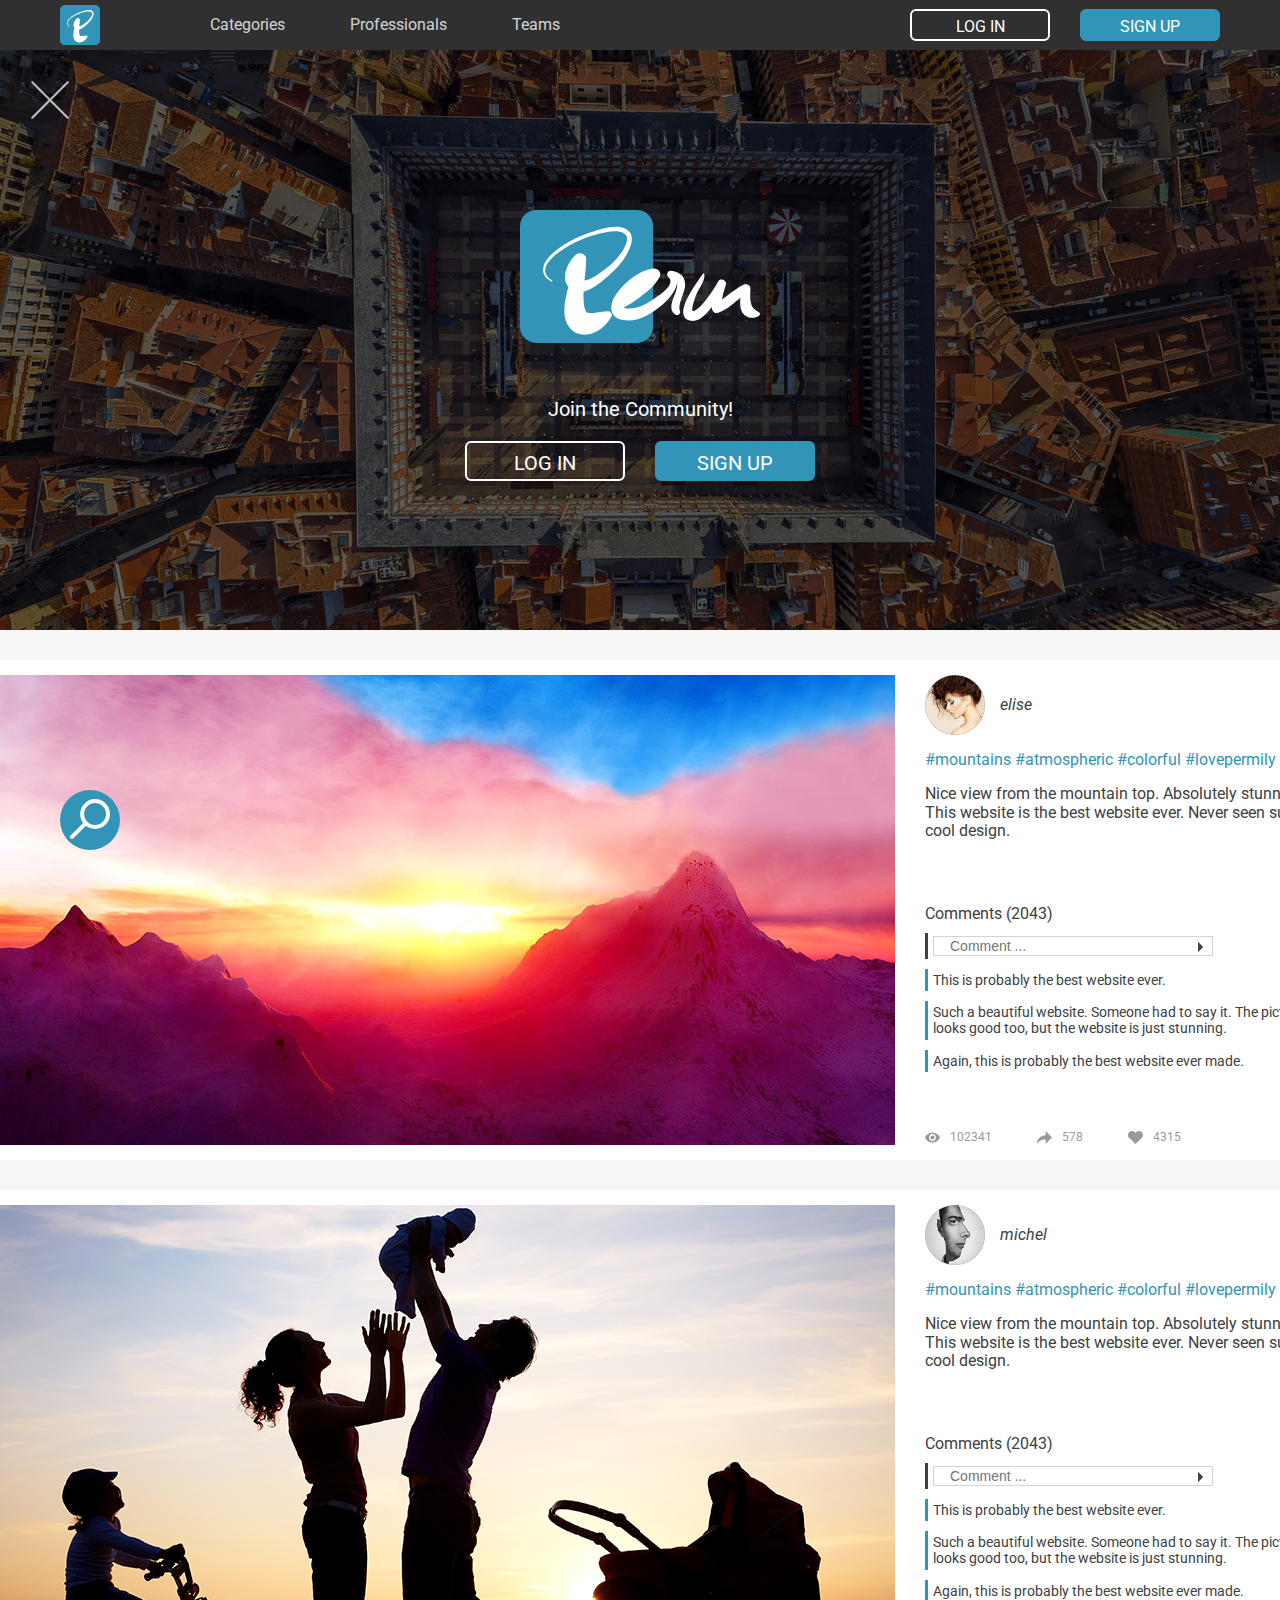
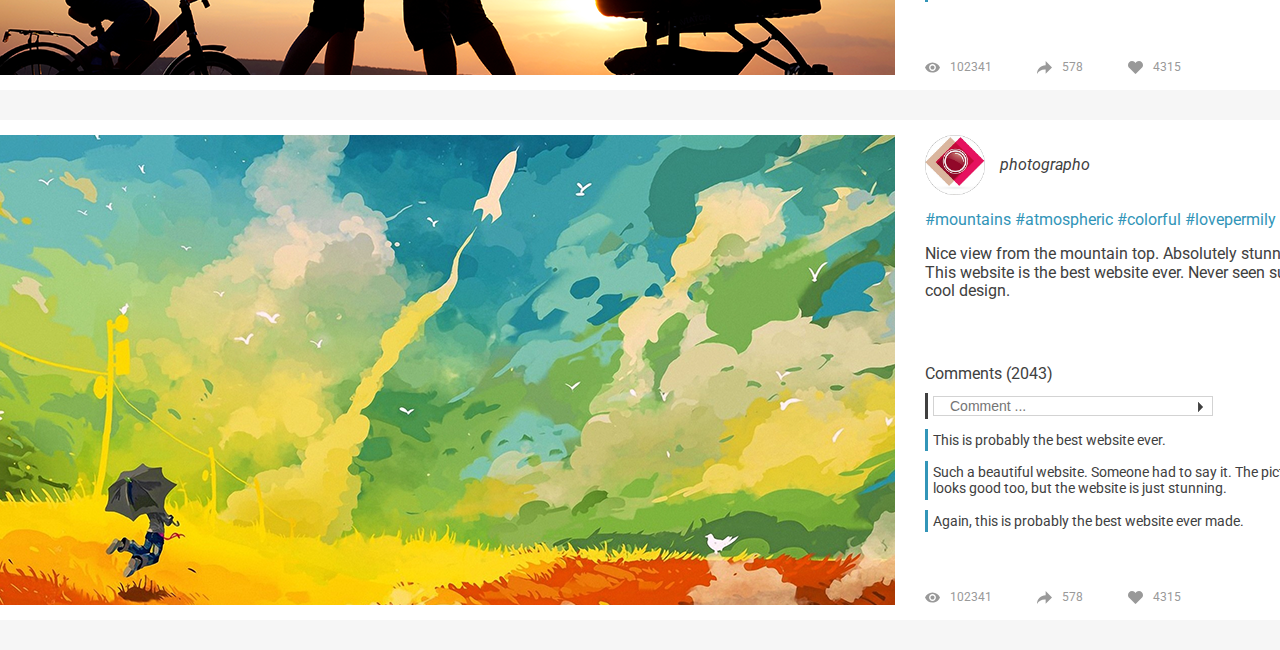
==== index.html @ 4b6bc9d1 "signup : little fix" ====
<!DOCTYPE html>
<html lang="en">
  <head>
    <meta charset="utf-8">
    <meta name="viewport" content="width=device-width, initial-scale=1">
    <title>PERM!</title>
    <link href="style/normalize.css" rel="stylesheet">
    <link href="https://fonts.googleapis.com/css?family=Roboto:400,400i,700" rel="stylesheet">
    <link href="style/base.css" rel="stylesheet">
    <link href="style/header.css" rel="stylesheet">
    <link href="style/banner.css" rel="stylesheet">
    <link href="style/login.css" rel="stylesheet">
    <link href="style/main-content.css" rel="stylesheet">
    <link href="style/search.css"  rel="stylesheet">
    <!-- Additional stylesheets -->
  </head>
  <body>

    <div class="overlay search-overlay">
      <a class="btn-exit-overlay btn-exit-search-overlay" href="#"><img src="images/white_exit_cross.svg" alt=""></a>
    </div>

    <div class="overlay user-overlay">
      <a class="btn-exit-overlay btn-exit-user-overlay" href="#"><img src="images/white_exit_cross.svg" alt=""></a>
      <div id="modal-head-bar" class="flex-container">
        <a id="tab-login" class="link" href="#">LOG IN</a>
        <a id="tab-signup" class="link" href="#">SIGN UP</a>
      </div>

      <div id="modal-login" class="modal">
        <div class="input-bundle">
          <input type="text" name="username" placeholder="username" maxlength="20">
          <input type="password" name="password" placeholder="password" maxlength="28">
        </div>
        <a href="#" class="btn-default btn-highlight btn-user-login">Log In</a>
      </div>

      <div id="modal-signup" class="modal">
        <div class="input-bundle">
          <input type="text" name="username" placeholder="username" maxlength="20">
        </div>
        <div class="input-bundle">
          <input type="password" name="password" placeholder="password" maxlength="28" id="signupPassword">
          <input type="password" name="confirmPassword" placeholder="confirm password" maxlength="28" id="confirmPassword">
          <img src="" alt="" class="confirm" id="iconConfirmPassword">

        </div>
        <div class="input-bundle">
          <input type="email" name="email" placeholder="email" >
          <input type="email" name="confirmEmail" placeholder="confirm email" id="confirmEmail">
          <img src="" alt="" class="confirm" id="iconConfirmEmail">
        </div>
        <div class="flex-container">
          <span class="checkbox"></span><span>I feel happy today!</span>
        </div>
        <a href="#" class="btn-default btn-highlight btn-user-signup">Sign Up</a>
      </div>
    </div>

    <div id="floating-action-search">
      <button class="btn-search btn-highlight"><img src="images/search_icon.svg" alt=""></button>
      <input class="input-search" type="text" placeholder="search">
    </div>

    <header class="flex-container">
      <div id="left-header" class="flex-container">
        <a href="index.html"><img class="small-logo" src="images/logo_small.svg" alt="Logo" /></a>
        <nav class="flex-container">
          <a href="#" class="link">Categories</a>
          <a href="#" class="link">Professionals</a>
          <a href="#" class="link">Teams</a>
        </nav>
      </div>
      <div id="login-bar" class="right-header flex-container active">
        <a href="#" class="btn-default btn-login">Log In</a>
        <a href="#" class="btn-default btn-highlight btn-signup">Sign Up</a>
      </div>
      <div id="user-bar" class="right-header flex-container">
        <a href="#" class="profile-picture"><img src="images/prof2.png" alt=""></a>
        <a href="#" class="username link"></a>
        <a href="#" class="btn-default btn-logout">Log Out</a>
      </div>
    </header>

    <section id="banner-signup">
      <a class="btn-exit" href="#"><img src="images/white_exit_cross.svg" alt=""></a>
      <img class="big-logo" src="images/logo_big.svg" alt="Logo">
      <p>Join the Community!</p>
      <div class="cta-container flex-container">
        <a href="#" class="btn-default btn-login">Log In</a>
        <a href="#" class="btn-default btn-highlight btn-signup">Sign Up</a>
      </div>
    </section>

    <section id="main-content">
      <article>
        <img class="graphic" src="images/graphic1.png" alt="">
        <div class="info">

          <div class="meta">
            <span class="user">
              <a href="profile-elise.html"><img class="profile-picture" src="images/prof2.png" alt=""></a>
              <a href="profile-elise.html"><span class="username">elise</span></a>
            </span>
            <p class="tags">#mountains #atmospheric #colorful #lovepermily</p>
            <p class="description">Nice view from the mountain top. Absolutely stunning.
              This website is the best website ever. Never seen such a cool design.</p>
          </div>

          <div class="comment-section">
            <div class="comment-heading"><div>Comments (2043)</div></div>
            <div class="comment-default comment-input">
              <span class="input-wrapper">
                <input type="text" placeholder="Comment ...">
                <a href="#"><img src="images/comment-btn.svg" alt=""></a>
              </span>
            </div>
            <div class="comment-default"><div>This is probably the best website ever.</div></div>
            <div class="comment-default"><div>Such a beautiful website. Someone had to say it.
              The picture looks good too, but the website is just stunning.</div></div>
            <div class="comment-default"><div>Again, this is probably the best website ever made.</div></div>
          </div>

          <div class="statistics-bar">
            <span class="stat views"><img src="images/views_icon.svg" alt=""><span class="number">102341</span></span>
            <span class="stat shares"><img src="images/share_icon.svg" alt=""><span class="number">578</span></span>
            <span class="stat facourites"><img src="images/favourite_icon.svg" alt=""><span class="number">4315</span></span>
          </div>

        </div>
      </article>
      <article>
        <img class="graphic" src="images/graphic2.png" alt="">
        <div class="info">

          <div class="meta">
            <span class="user">
              <a href="profile.html"><img class="profile-picture" src="images/prof3.png" alt=""></a>
              <a href="profile.html"><span class="username">michel</span></a>
            </span>
            <p class="tags">#mountains #atmospheric #colorful #lovepermily</p>
            <p class="description">Nice view from the mountain top. Absolutely stunning.
              This website is the best website ever. Never seen such a cool design.</p>
          </div>

          <div class="comment-section">
            <div class="comment-heading"><div>Comments (2043)</div></div>
            <div class="comment-default comment-input">
              <span class="input-wrapper">
                <input type="text" placeholder="Comment ...">
                <a href="#"><img src="images/comment-btn.svg" alt=""></a>
              </span>
            </div>
            <div class="comment-default"><div>This is probably the best website ever.</div></div>
            <div class="comment-default"><div>Such a beautiful website. Someone had to say it.
              The picture looks good too, but the website is just stunning.</div></div>
            <div class="comment-default"><div>Again, this is probably the best website ever made.</div></div>
          </div>

          <div class="statistics-bar">
            <span class="stat views"><img src="images/views_icon.svg" alt=""><span class="number">102341</span></span>
            <span class="stat shares"><img src="images/share_icon.svg" alt=""><span class="number">578</span></span>
            <span class="stat facourites"><img src="images/favourite_icon.svg" alt=""><span class="number">4315</span></span>
          </div>

        </div>
      </article>
      <article>
        <img class="graphic" src="images/graphic3.png" alt="">
        <div class="info">

          <div class="meta">
            <span class="user">
              <a href="profile-photographo.html"><img class="profile-picture" src="images/prof4.png" alt=""></a>
              <a href="profile-photographo.html"><span class="username">photographo</span></a>
            </span>
            <p class="tags">#mountains #atmospheric #colorful #lovepermily</p>
            <p class="description">Nice view from the mountain top. Absolutely stunning.
              This website is the best website ever. Never seen such a cool design.</p>
          </div>

          <div class="comment-section">
            <div class="comment-heading"><div>Comments (2043)</div></div>
            <div class="comment-default comment-input">
              <span class="input-wrapper">
                <input type="text" placeholder="Comment ...">
                <a href="#"><img src="images/comment-btn.svg" alt=""></a>
              </span>
            </div>
            <div class="comment-default"><div>This is probably the best website ever.</div></div>
            <div class="comment-default"><div>Such a beautiful website. Someone had to say it.
              The picture looks good too, but the website is just stunning.</div></div>
            <div class="comment-default"><div>Again, this is probably the best website ever made.</div></div>
          </div>

          <div class="statistics-bar">
            <span class="stat views"><img src="images/views_icon.svg" alt=""><span class="number">102341</span></span>
            <span class="stat shares"><img src="images/share_icon.svg" alt=""><span class="number">578</span></span>
            <span class="stat facourites"><img src="images/favourite_icon.svg" alt=""><span class="number">4315</span></span>
          </div>

        </div>
      </article>
    </section>

    <!-- Additional sections -->

    <script src="script/jquery-3.1.0.min.js"></script>
    <script src="script/app.js"></script>
    <script src="script/utils.js"></script>
    <script src="script/header.controller.js"></script>
    <script src="script/banner.controller.js"></script>
    <script src="script/login.controller.js"></script>
    <script src="script/search.controller.js"></script>
    <script src="script/jquery.cookie.js"></script>
    <!-- Additional modules -->
  </body>
</html>
---- style/base.css ----
* { box-sizing: border-box; }

.flex-container {
  display: flex;
  justify-content: space-between;
  align-items: center;
}

.link {
  color: rgba(255, 255, 255, 0.8);
  transition: color 0.1s;
}

.link:hover {
  color: rgba(255, 255, 255, 1);
}

body {
  font-family: 'Roboto', sans-serif;
  font-size: 16px;
  background: #f6f6f6;
  margin-top: 50px;
}

a,
a:visited {
  text-decoration: none;
}

button {
  border: none;
}

button:focus {
  outline: 0;
}

button:hover {
  cursor: pointer;
}

section {
  width: 100%;
}

.btn-default {
  height: 32px;
  line-height: 32px;
  text-align: center;
  width: 140px;
  color: white;
  text-transform: uppercase;
  border: 2px solid white;
  border-radius: 6px;
  transition: font-weight 0.1s ease-in-out;
}

.btn-default:hover {
  font-weight: 700;
}

.btn-highlight {
  border-color: #3295b8;
  background-color: #3295b8;
}

.btn-exit {
  position: absolute;
  top: 30px;
  left: 30px;
  opacity: 0.7;
  transition: opacity 0.1s;
}

.btn-exit:hover {
  opacity: 1;
}

.btn-exit > img {
  width: 40px;
  height: 40px;
}

.small-logo {
  width: 40px;
  height: 40px;
}

.big-logo {
  width: 240px;
}

.overlay {
  z-index: 20;
  display: none;
  position: fixed;
  top: 0;
  right: 0;
  width: 100vw;
  height: 100vh;
  background-color: rgba(0,0,0,.6);
}

.overlay.user-overlay {
  z-index: 100;
}

.overlay .btn-exit-overlay {
  position: absolute;
  top: 30px;
  right: 30px;
  width: 50px;
  height: 50px;
  opacity: 0.8;
}

.overlay .btn-exit-overlay:hover {
  opacity: 1;
}

.overlay .btn-exit-overlay > img {
  width: 50px;
  height: 50px;
}

input {
  height: 30px;
  width: 280px;
  background-color: white;
  border: 1px solid #d3d3d3;
  text-indent: 14px;
  position: relative;
}

.input-bundle {
  margin-top: 10px;
  width: 280px;
  position: relative;
}

.input-bundle input:focus {
  z-index: 30;
}

.input-bundle input:nth-child(n+2) {
  border-top: none;
}

span.checkbox {
  height: 18px;
  width: 18px;
  border: 1px solid #424242;
  display: inline-block;
  position: relative;
  border-radius: 4px;
}

span.checkbox:hover {
  cursor: pointer;
}

span.checkbox:after {
  content: '';
  height: 12px;
  width: 12px;
  background-color: rgba(35, 34, 73, 0.1);
  border-radius: 2px;
  position: absolute;
  top: 2px;
  left: 2px;
}

span.checkbox.active:after {
  background-color: #424242;
}
---- style/header.css ----
header {
  background: #303030;
  padding: 0 60px;
  height: 50px;
  position: fixed;
  top: 0;
  width: 100%;
  color: white;
  transition: all 0.3s ease;
  z-index: 10;
}

header.off-top {
  box-shadow: 0 3px 30px #000;
}

#left-header {
  width: 500px;
  padding: 5px 0;
}

#left-header > a {
  height: 40px;
}

#left-header nav {
  width: 350px;
}

.right-header {
  display: none;
}

.right-header.active {
  display: flex;
}

#login-bar {
  width: 310px;
  padding: 5px 0;
}

#user-bar {
  padding: 5px 0;
}

#user-bar .username {
  font-size: 16px;
  font-style: italic;
  margin-right: 30px;
}

#user-bar .btn-logout {
  font-size: 12px;
  border-width: 1px;
  width: 70px;
  height: 22px;
  line-height: 22px;
}

#user-bar .profile-picture {
  width: 34px;
  height: 34px;
  margin-right: 15px;
}

#user-bar img {
  width: 34px;
  height: 34px;
}

#user-bar .profile-picture:hover + .username {
  color: rgba(255, 255, 255, 1);
}
---- style/banner.css ----
#banner-signup {
  position: relative;
  height: 580px;
  padding: 30px 30px;
  background-repeat: no-repeat;
  background-position: center top;
  text-align: center;
  color: white;
}

#banner-signup .big-logo {
  margin-top: 130px;
}

#banner-signup p {
  font-size: 20px;
  margin-top: 50px;
}

#banner-signup .cta-container {
  width: 350px;
  margin: 0 auto;
}

#banner-signup .cta-container .btn-default {
  height: 40px;
  width: 160px;
  line-height: 40px;
  font-size: 20px;
}
---- style/login.css ----
#modal-head-bar {
  width: 280px;
  margin: 18vh auto 0;
  font-size: 18px;
}

#modal-head-bar a {
  position: relative;
}

#modal-head-bar a:after {
  content: '';
  height: 0;
  width: 0;
  border-color: transparent transparent #f6f6f6 transparent;
  border-style: solid;
  border-width: 0 8px 8px 8px;
  position: absolute;
  left: calc(50% - 8px);
  bottom: -16px;
  display: none;
}

#modal-head-bar a.active:after {
  display: block;
}

.modal {
  width: 400px;
  background-color: #f6f6f6;
  margin: 15px auto 0;
  border-radius: 8px;
  display: none;
  flex-direction: column;
  align-items: center;
  justify-content: center;
}

.modal.active {
  display: flex;
}

.modal .btn-default {
  height: 40px;
  width: 160px;
  font-size: 1.2em;
  line-height: 40px;
  margin-top: 30px;
}

#modal-login {
  height: 180px;
}

#modal-signup {
  height: 320px;
}

#modal-signup .flex-container {
  width: 160px;
  margin-top: 12px;
}

#modal-signup .confirm {
  width: 20px;
  position: absolute;
  bottom: 5px;
  right: 5px;
  z-index: 110;
}
---- style/main-content.css ----
#main-content {
  display: flex;
  flex-direction: column;
  align-items: center;
}

#main-content article {
  margin-top: 30px;
  padding: 15px;
  background-color: white;
  color: #404040;
  display: flex;
  justify-content: space-between;
}

#main-content article:last-child {
  margin-bottom: 30px;
}

#main-content article img {
  display: block;
}

#main-content article img.graphic {
  width: 950px;
  height: 470px;
}

#main-content article .info {
  width: 410px;
  margin-left: 30px;
  display: flex;
  flex-direction: column;
  justify-content: space-between;
}

#main-content article .info .user {
  display: flex;
  align-items: center;
}

#main-content article .info .user .profile-picture {
  width: 60px;
  height: 60px;
}

#main-content article .info .user .username {
  font-style: italic;
  margin-left: 15px;
  color: #404040;
}

#main-content article .info .tags {
  color: #3295b8;
  font-size: 16px;
}

#main-content article .info .comment-section .comment-default {
  border-left: 3px solid #3295b8;
  padding: 3px 0;
  margin: 10px 0;
  font-size: 14px;
}

#main-content article .info .comment-section .comment-input {
  border-left: 3px solid #404040;
}

#main-content article .info .comment-section .comment-default > div {
  margin-left: 5px;
}

#main-content article .info .comment-section .comment-input .input-wrapper {
  position: relative;
  margin-left: 5px;
}

#main-content article .info .comment-section .comment-input .input-wrapper > input {
  height: 20px;
}

#main-content article .info .comment-section .comment-input .input-wrapper > a > img {
  height: 10px;
}

#main-content article .info .comment-section .comment-input .input-wrapper > a {
  position: absolute;
  top: 4px;
  right: 10px;
}

#main-content article .info .statistics-bar,
#main-content article .info .statistics-bar .stat {
  display: flex;
  align-items: center;
}

#main-content article .info .stat:not(:first-child) {
  margin-left: 45px;
}

#main-content article .info .statistics-bar img {
  height: 15px;
}

#main-content article .info .statistics-bar .number {
  font-size: 12px;
  color: #999;
  margin-left: 10px;
}
---- style/search.css ----
#floating-action-search {
  position: fixed;
  bottom: 60px;
  left: 60px;
  min-height: 40px;
  min-width: 30px;
  z-index: 50;
}

#floating-action-search .btn-search {
  width: 60px;
  height: 60px;
  border-radius: 50%;
  display: block;
  transition: background-color 0.3s, box-shadow 0.3s;
  position: absolute;
  right: -30px;
  top: -10px;
  z-index: 55;
}

#floating-action-search .btn-search:hover {
  box-shadow: 0 8px 16px rgba(0,0,0,0.2), 0 6px 20px rgba(0,0,0,0.19);
}


#floating-action-search .btn-search.btn-dark {
  background-color: #404040;
  border-color: #404040;
}

#floating-action-search .btn-search.btn-dark:hover {
  background-color: #353535;
  box-shadow: none;
}

#floating-action-search .btn-search > img {
  width: 40px;
  height: 40px;
  display: block;
  position: absolute;
  top: 9px;
  left: 10px;
}

#floating-action-search .input-search {
  opacity: 0;
  width: 0;
  border-width: 0;
  height: 40px;
  font-size: 20px;
  background-color: rgba(255, 255, 255, 0.8);
  transition: width 0.4s ease-in-out, opacity 0.4s ease-in-out;
  outline: none;
}

#floating-action-search.active {
  z-index: 100;
}

#floating-action-search.active .input-search {
  width: 300px;
  border-width: 1px;
  opacity: 1;
}
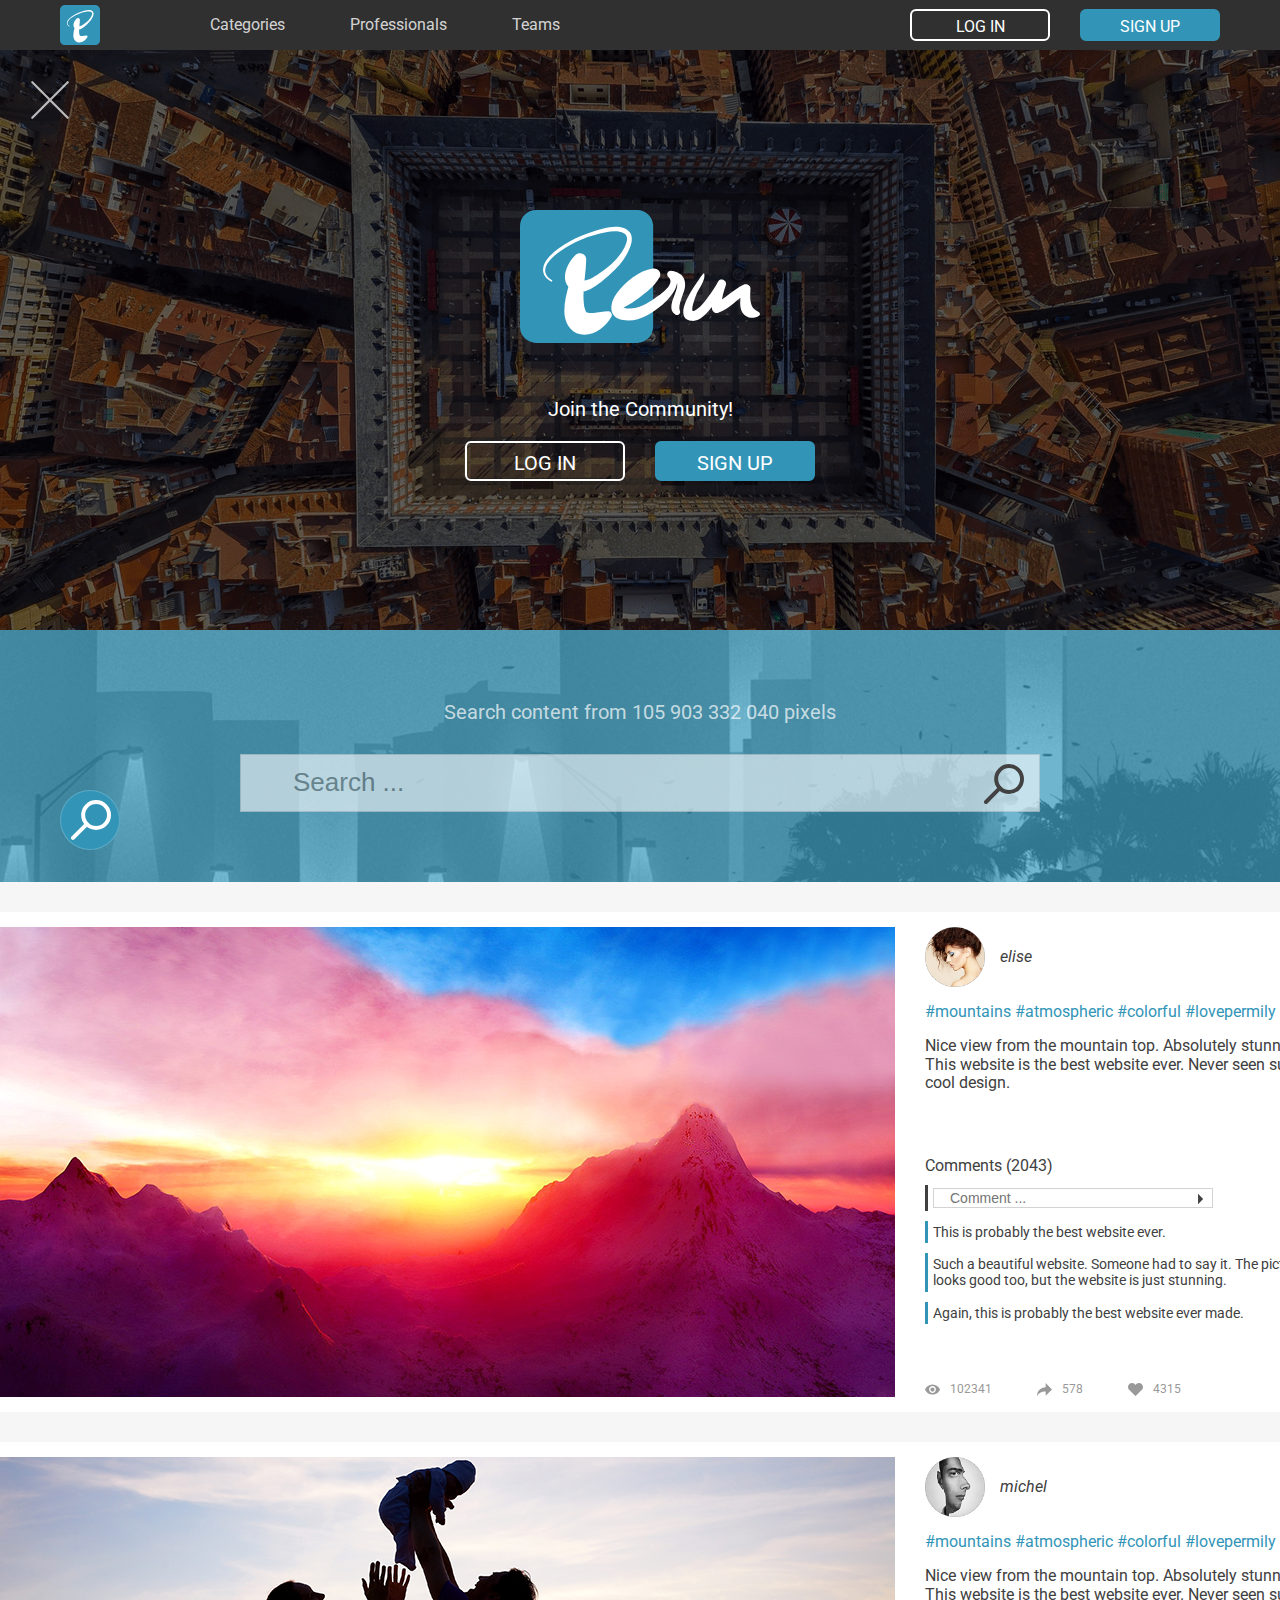
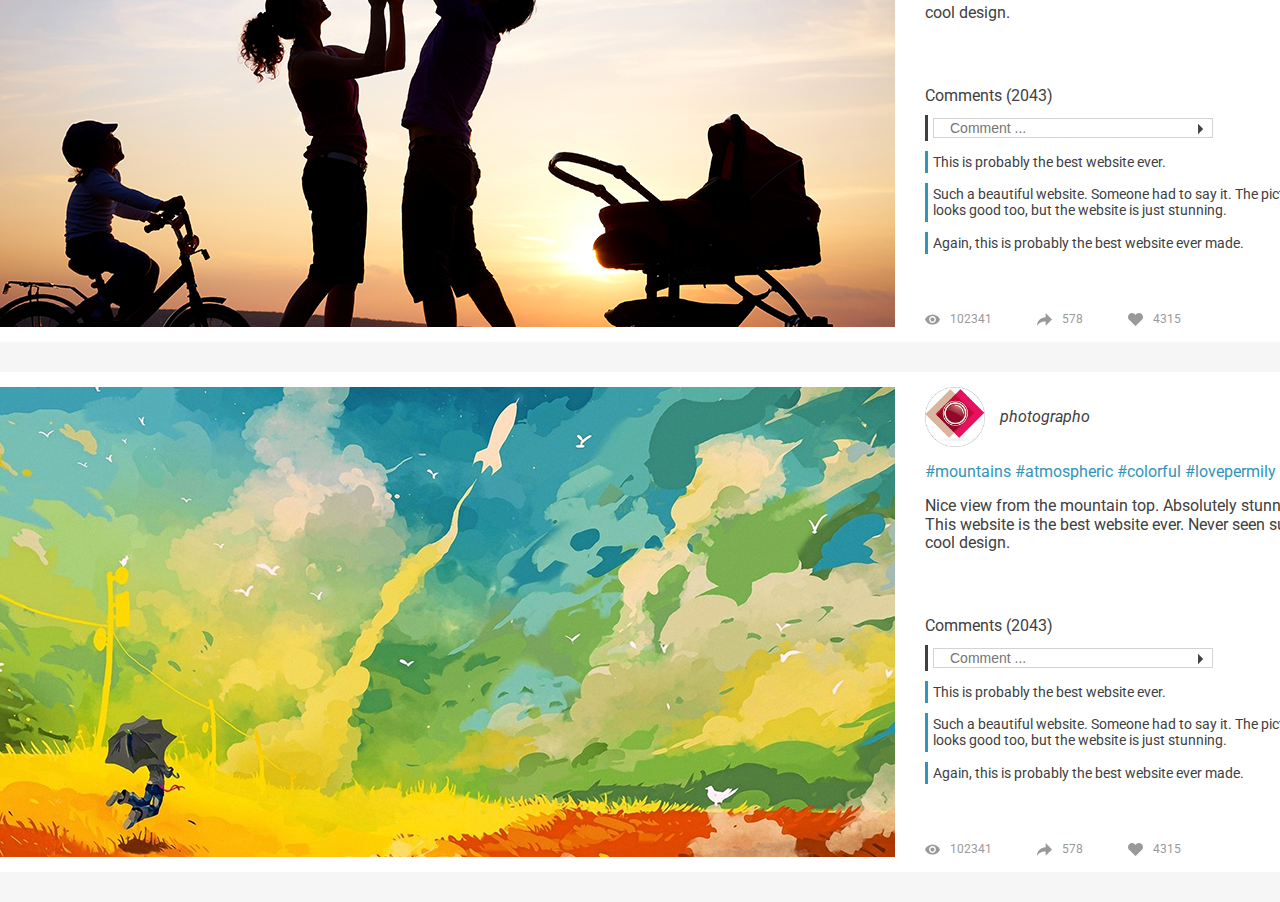
==== commit 96947f0c: "Implemented search banner" ====
--- a/index.html
+++ b/index.html
@@ -92,6 +92,12 @@
       </div>
     </section>
 
+    <section id="banner-search">
+      <p>Search content from 105 903 332 040 pixels</p>
+      <input type="text" placeholder="Search ...">
+      <img src="images/search_icon_black.svg" alt="">
+    </section>
+
     <section id="main-content">
       <article>
         <img class="graphic" src="images/graphic1.png" alt="">
--- a/style/banner.css
+++ b/style/banner.css
@@ -1,3 +1,4 @@
+/* Signup Banner */
 #banner-signup {
   position: relative;
   height: 580px;
@@ -28,3 +29,40 @@
   line-height: 40px;
   font-size: 20px;
 }
+
+/* Search Banner */
+#banner-search {
+  position: relative;
+  height: 252px;
+  background-repeat: no-repeat;
+  background-position: center top;
+  display: flex;
+  justify-content: center;
+  align-items: center;
+  flex-direction: column;
+}
+
+#banner-search p {
+  margin: 0;
+  color: rgba(255, 255, 255, .7);
+  font-size: 20px;
+}
+
+#banner-search input {
+  margin-top: 30px;
+  height: 58px;
+  width: 800px;
+  font-size: 26px;
+  opacity: 0.6;
+  text-indent: 50px;
+}
+
+#banner-search img {
+  position: absolute;
+  height: 40px;
+  transform: translate(364px, 28px);
+}
+
+#banner-search img:hover {
+  cursor: pointer;
+}
--- a/style/search.css
+++ b/style/search.css
@@ -17,6 +17,7 @@
   right: -30px;
   top: -10px;
   z-index: 55;
+  border: 1px solid rgba(255, 255, 255, 0.2);
 }
 
 #floating-action-search .btn-search:hover {
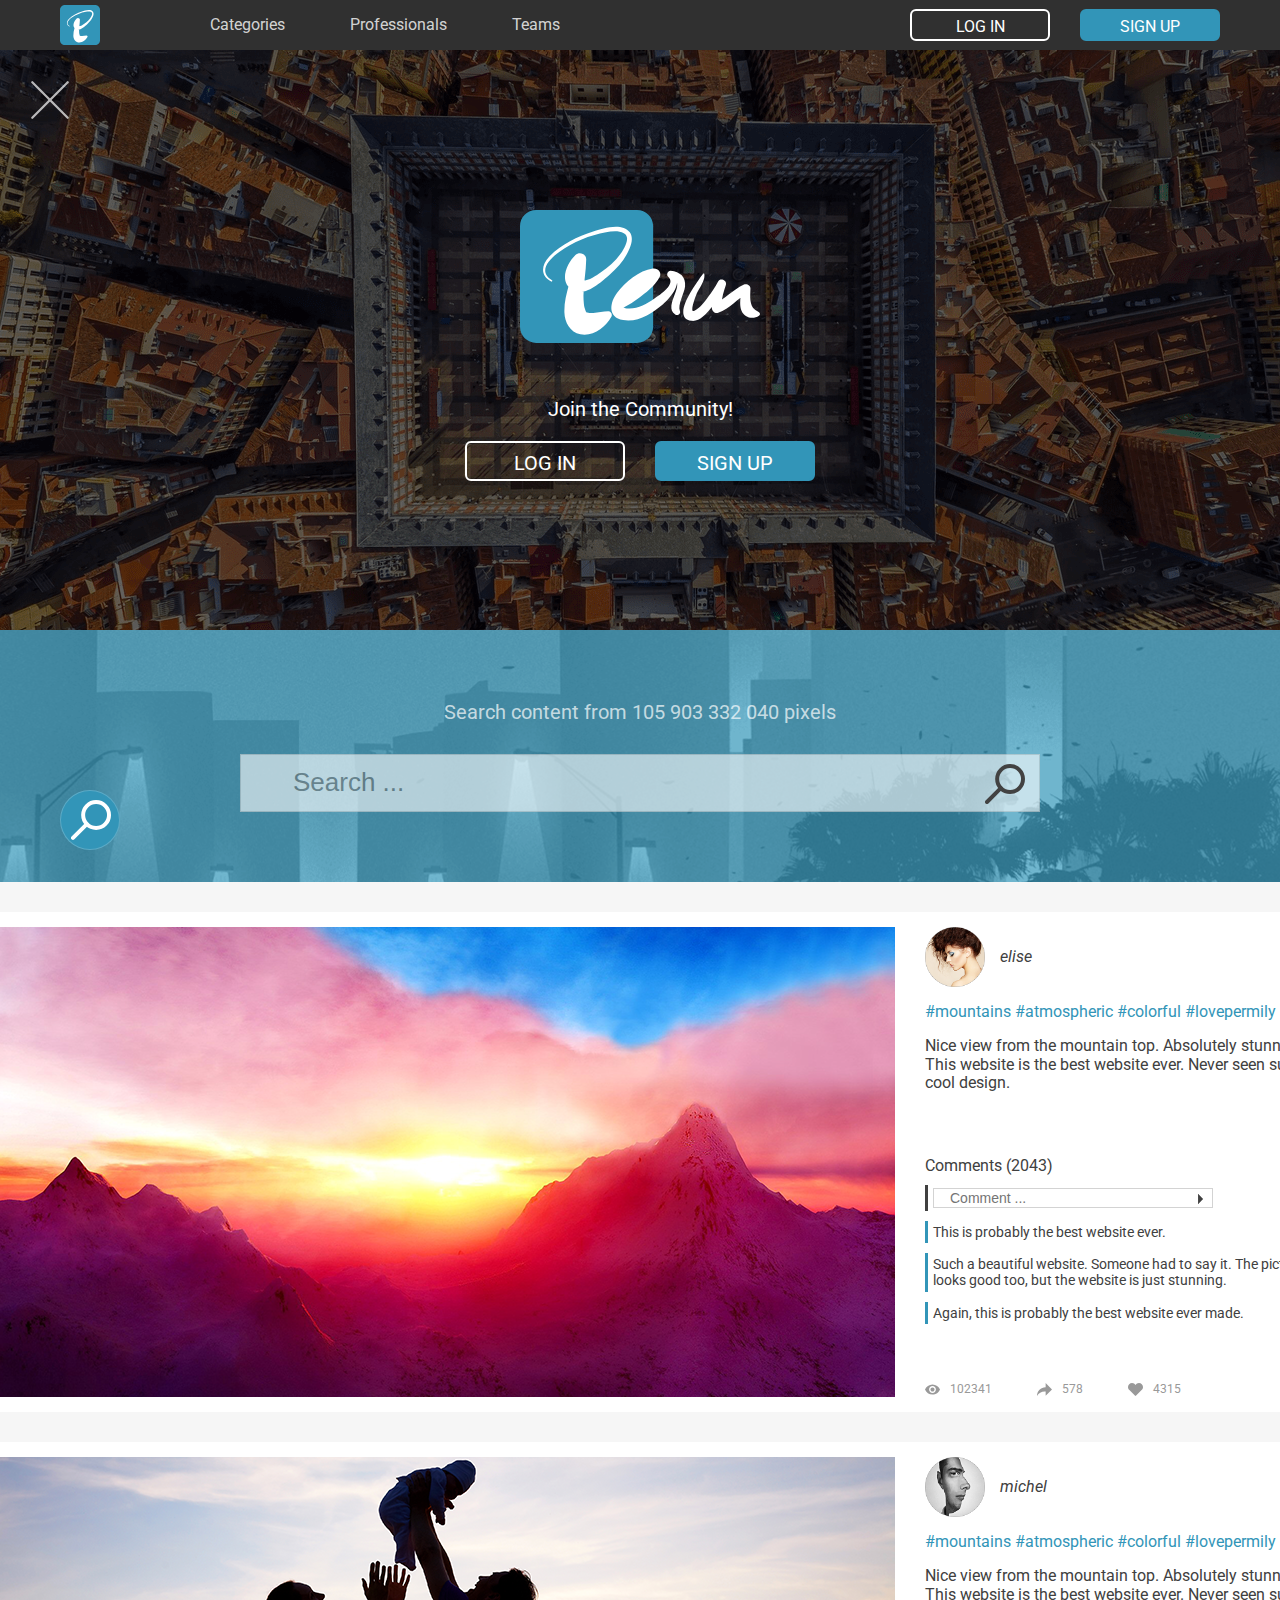
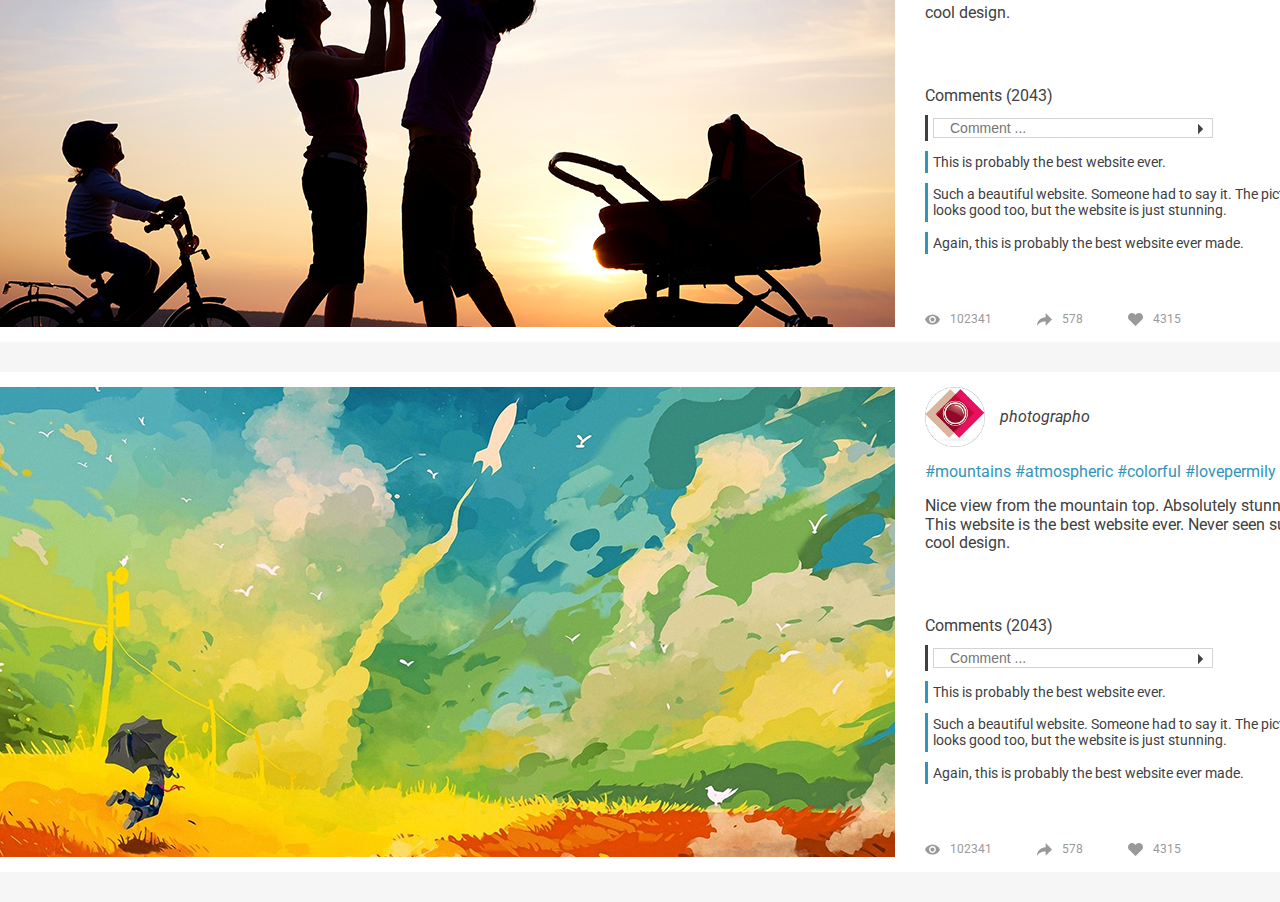
==== commit 51dee6d2: "Fixed bug with serach icon in firefox" ====
--- a/index.html
+++ b/index.html
@@ -42,13 +42,13 @@
         <div class="input-bundle">
           <input type="password" name="password" placeholder="password" maxlength="28" id="signupPassword">
           <input type="password" name="confirmPassword" placeholder="confirm password" maxlength="28" id="confirmPassword">
-          <img src="" alt="" class="confirm" id="iconConfirmPassword">
+          <img src="images/empty.svg" alt="" class="confirm" id="iconConfirmPassword">
 
         </div>
         <div class="input-bundle">
           <input type="email" name="email" placeholder="email" >
           <input type="email" name="confirmEmail" placeholder="confirm email" id="confirmEmail">
-          <img src="" alt="" class="confirm" id="iconConfirmEmail">
+          <img src="images/empty.svg" alt="" class="confirm" id="iconConfirmEmail">
         </div>
         <div class="flex-container">
           <span class="checkbox"></span><span>I feel happy today!</span>
@@ -94,8 +94,10 @@
 
     <section id="banner-search">
       <p>Search content from 105 903 332 040 pixels</p>
-      <input type="text" placeholder="Search ...">
-      <img src="images/search_icon_black.svg" alt="">
+      <div class="search-bar">
+        <input type="text" placeholder="Search ...">
+        <img src="images/search_icon_black.svg" alt="">
+      </div>
     </section>
 
     <section id="main-content">
--- a/style/banner.css
+++ b/style/banner.css
@@ -48,6 +48,10 @@
   font-size: 20px;
 }
 
+#banner-search .search-bar {
+  position: relative;
+}
+
 #banner-search input {
   margin-top: 30px;
   height: 58px;
@@ -60,7 +64,8 @@
 #banner-search img {
   position: absolute;
   height: 40px;
-  transform: translate(364px, 28px);
+  bottom: 8px;
+  right: 15px;
 }
 
 #banner-search img:hover {
--- a/style/main-content.css
+++ b/style/main-content.css
@@ -4,7 +4,7 @@
   align-items: center;
 }
 
-#main-content article {
+article {
   margin-top: 30px;
   padding: 15px;
   background-color: white;
@@ -13,20 +13,20 @@
   justify-content: space-between;
 }
 
-#main-content article:last-child {
+article:last-child {
   margin-bottom: 30px;
 }
 
-#main-content article img {
+article img {
   display: block;
 }
 
-#main-content article img.graphic {
+article img.graphic {
   width: 950px;
   height: 470px;
 }
 
-#main-content article .info {
+article .info {
   width: 410px;
   margin-left: 30px;
   display: flex;
@@ -34,76 +34,76 @@
   justify-content: space-between;
 }
 
-#main-content article .info .user {
+article .info .user {
   display: flex;
   align-items: center;
 }
 
-#main-content article .info .user .profile-picture {
+article .info .user .profile-picture {
   width: 60px;
   height: 60px;
 }
 
-#main-content article .info .user .username {
+ article .info .user .username {
   font-style: italic;
   margin-left: 15px;
   color: #404040;
 }
 
-#main-content article .info .tags {
+ article .info .tags {
   color: #3295b8;
   font-size: 16px;
 }
 
-#main-content article .info .comment-section .comment-default {
+ article .info .comment-section .comment-default {
   border-left: 3px solid #3295b8;
   padding: 3px 0;
   margin: 10px 0;
   font-size: 14px;
 }
 
-#main-content article .info .comment-section .comment-input {
+ article .info .comment-section .comment-input {
   border-left: 3px solid #404040;
 }
 
-#main-content article .info .comment-section .comment-default > div {
+ article .info .comment-section .comment-default > div {
   margin-left: 5px;
 }
 
-#main-content article .info .comment-section .comment-input .input-wrapper {
+ article .info .comment-section .comment-input .input-wrapper {
   position: relative;
   margin-left: 5px;
 }
 
-#main-content article .info .comment-section .comment-input .input-wrapper > input {
+ article .info .comment-section .comment-input .input-wrapper > input {
   height: 20px;
 }
 
-#main-content article .info .comment-section .comment-input .input-wrapper > a > img {
+ article .info .comment-section .comment-input .input-wrapper > a > img {
   height: 10px;
 }
 
-#main-content article .info .comment-section .comment-input .input-wrapper > a {
+ article .info .comment-section .comment-input .input-wrapper > a {
   position: absolute;
   top: 4px;
   right: 10px;
 }
 
-#main-content article .info .statistics-bar,
-#main-content article .info .statistics-bar .stat {
+ article .info .statistics-bar,
+ article .info .statistics-bar .stat {
   display: flex;
   align-items: center;
 }
 
-#main-content article .info .stat:not(:first-child) {
+ article .info .stat:not(:first-child) {
   margin-left: 45px;
 }
 
-#main-content article .info .statistics-bar img {
+ article .info .statistics-bar img {
   height: 15px;
 }
 
-#main-content article .info .statistics-bar .number {
+ article .info .statistics-bar .number {
   font-size: 12px;
   color: #999;
   margin-left: 10px;
